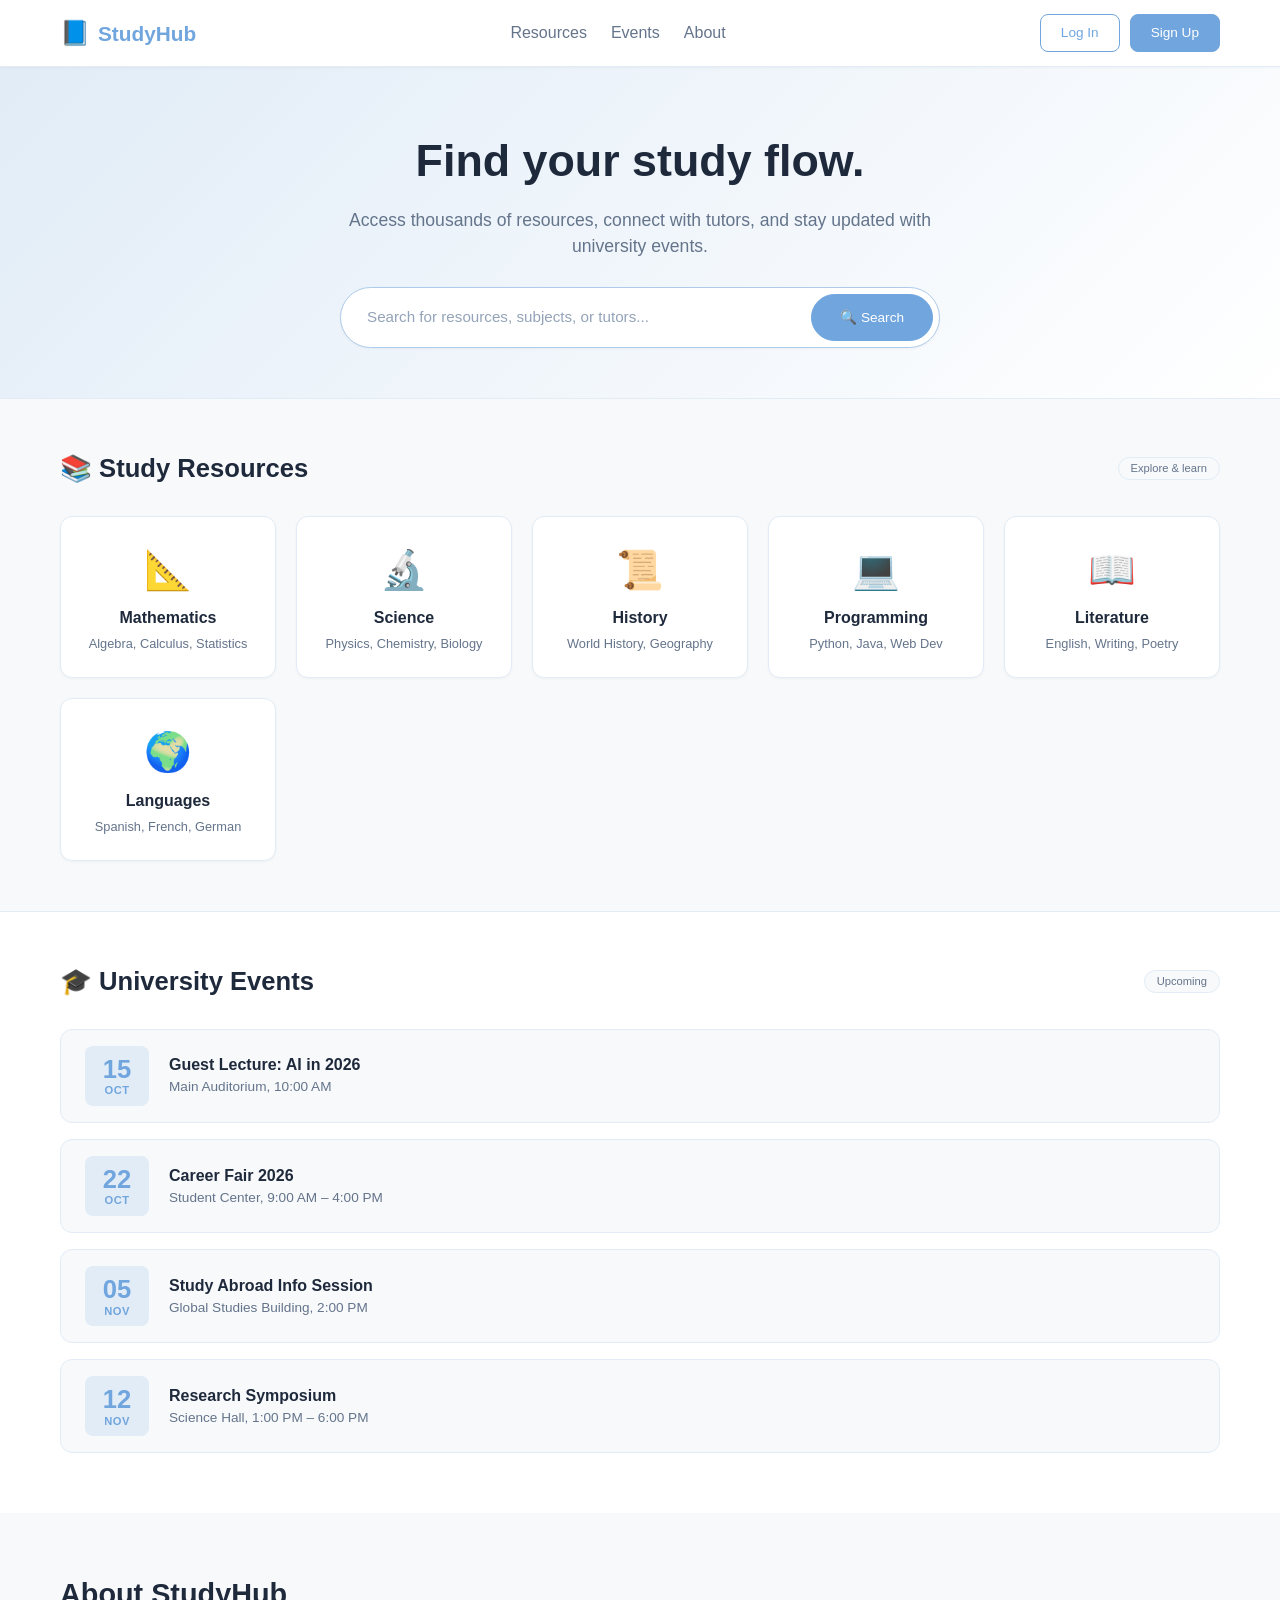
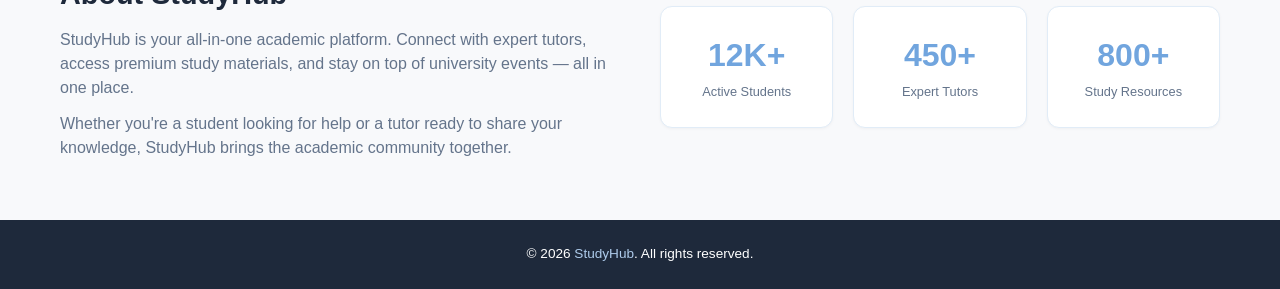
==== index.html @ ff2471ba "update3" ====
<!DOCTYPE html>
<html lang="en">
<head>
    <meta charset="UTF-8" />
    <meta name="viewport" content="width=device-width, initial-scale=1.0" />
    <title>StudyHub · Main Menu</title>
    <link rel="stylesheet" href="index.css" />
</head>
<body>

    <!-- ================================================================
    NAVBAR
    ================================================================ -->
    <nav class="navbar">
        <div class="container">
            <div class="nav-brand">
                <span class="brand-icon">📘</span>
                <span>StudyHub</span>
            </div>
            <button class="nav-toggle" onclick="toggleNav()" aria-label="Toggle navigation">☰</button>
            <div class="nav-links" id="navLinks">
                <a href="#resources">Resources</a>
                <a href="#events">Events</a>
                <a href="#about">About</a>
            </div>
            <div class="nav-actions">
                <button class="btn btn-outline" onclick="showLoginModal()">Log In</button>
                <button class="btn btn-primary" onclick="showLoginModal()">Sign Up</button>
            </div>
        </div>
    </nav>

    <!-- ================================================================
    HERO SECTION
    ================================================================ -->
    <section class="hero">
        <div class="container">
            <h1>Find your study flow.</h1>
            <p>Access thousands of resources, connect with tutors, and stay updated with university events.</p>
            <div class="search-bar">
                <input type="text" id="searchInput" placeholder="Search for resources, subjects, or tutors..." onkeyup="filterResources()" />
                <button class="btn btn-primary" onclick="filterResources()">🔍 Search</button>
            </div>
        </div>
    </section>

    <!-- ================================================================
    RESOURCES SECTION
    ================================================================ -->
    <section id="resources" class="resources">
        <div class="container">
            <div class="section-header">
                <h2>📚 Study Resources</h2>
                <span class="badge">Explore &amp; learn</span>
            </div>
            <div class="resource-grid" id="resourceGrid">
                <div class="resource-card" data-name="math algebra calculus statistics">
                    <span class="icon">📐</span>
                    <h3>Mathematics</h3>
                    <p>Algebra, Calculus, Statistics</p>
                </div>
                <div class="resource-card" data-name="science physics chemistry biology">
                    <span class="icon">🔬</span>
                    <h3>Science</h3>
                    <p>Physics, Chemistry, Biology</p>
                </div>
                <div class="resource-card" data-name="history world geography">
                    <span class="icon">📜</span>
                    <h3>History</h3>
                    <p>World History, Geography</p>
                </div>
                <div class="resource-card" data-name="programming python java web dev">
                    <span class="icon">💻</span>
                    <h3>Programming</h3>
                    <p>Python, Java, Web Dev</p>
                </div>
                <div class="resource-card" data-name="literature english writing poetry">
                    <span class="icon">📖</span>
                    <h3>Literature</h3>
                    <p>English, Writing, Poetry</p>
                </div>
                <div class="resource-card" data-name="languages spanish french german">
                    <span class="icon">🌍</span>
                    <h3>Languages</h3>
                    <p>Spanish, French, German</p>
                </div>
            </div>
        </div>
    </section>

    <!-- ================================================================
    EVENTS SECTION
    ================================================================ -->
    <section id="events" class="events">
        <div class="container">
            <div class="section-header">
                <h2>🎓 University Events</h2>
                <span class="badge">Upcoming</span>
            </div>
            <div class="event-list">
                <div class="event-card">
                    <div class="event-date">
                        <span class="day">15</span>
                        <span class="month">OCT</span>
                    </div>
                    <div class="event-info">
                        <h3>Guest Lecture: AI in 2026</h3>
                        <p>Main Auditorium, 10:00 AM</p>
                    </div>
                </div>
                <div class="event-card">
                    <div class="event-date">
                        <span class="day">22</span>
                        <span class="month">OCT</span>
                    </div>
                    <div class="event-info">
                        <h3>Career Fair 2026</h3>
                        <p>Student Center, 9:00 AM – 4:00 PM</p>
                    </div>
                </div>
                <div class="event-card">
                    <div class="event-date">
                        <span class="day">05</span>
                        <span class="month">NOV</span>
                    </div>
                    <div class="event-info">
                        <h3>Study Abroad Info Session</h3>
                        <p>Global Studies Building, 2:00 PM</p>
                    </div>
                </div>
                <div class="event-card">
                    <div class="event-date">
                        <span class="day">12</span>
                        <span class="month">NOV</span>
                    </div>
                    <div class="event-info">
                        <h3>Research Symposium</h3>
                        <p>Science Hall, 1:00 PM – 6:00 PM</p>
                    </div>
                </div>
            </div>
        </div>
    </section>

    <!-- ================================================================
    ABOUT SECTION
    ================================================================ -->
    <section id="about" class="about">
        <div class="container">
            <div class="about-grid">
                <div>
                    <h2>About StudyHub</h2>
                    <p>StudyHub is your all-in-one academic platform. Connect with expert tutors, access premium study materials, and stay on top of university events — all in one place.</p>
                    <p style="margin-top:12px;">Whether you're a student looking for help or a tutor ready to share your knowledge, StudyHub brings the academic community together.</p>
                </div>
                <div class="about-stats">
                    <div class="stat-item">
                        <span class="stat-number">12K+</span>
                        <span class="stat-label">Active Students</span>
                    </div>
                    <div class="stat-item">
                        <span class="stat-number">450+</span>
                        <span class="stat-label">Expert Tutors</span>
                    </div>
                    <div class="stat-item">
                        <span class="stat-number">800+</span>
                        <span class="stat-label">Study Resources</span>
                    </div>
                </div>
            </div>
        </div>
    </section>

    <!-- ================================================================
    FOOTER
    ================================================================ -->
    <footer class="footer">
        <div class="container">
            <p>&copy; 2026 <a href="#">StudyHub</a>. All rights reserved.</p>
        </div>
    </footer>

    <!-- ================================================================
    MODAL: LOGIN / SIGN UP
    ================================================================ -->
    <div class="modal-overlay" id="loginModal">
        <div class="modal">
            <span class="modal-close" onclick="hideLoginModal()">✕</span>
            <h2>Welcome back</h2>
            <p class="subtitle">Log in or create your account</p>

            <div class="tab-bar">
                <button class="active" onclick="switchAuthTab('login')">Log In</button>
                <button onclick="switchAuthTab('signup')">Sign Up</button>
            </div>

            <!-- Login Form -->
            <div class="auth-form active" id="loginForm">
                <div class="form-group">
                    <label for="loginEmail">Email address</label>
                    <input type="email" id="loginEmail" placeholder="you@studyhub.com" />
                </div>
                <div class="form-group">
                    <label for="loginPassword">Password</label>
                    <input type="password" id="loginPassword" placeholder="••••••••" />
                </div>
                <button class="btn btn-primary btn-block" onclick="handleLogin()">Log In</button>
                <p class="auth-footer">
                    Don't have an account? <a onclick="switchAuthTab('signup')">Sign up</a>
                </p>
            </div>

            <!-- Sign Up Form -->
            <div class="auth-form" id="signupForm">
                <div class="form-group">
                    <label for="signupName">Full name</label>
                    <input type="text" id="signupName" placeholder="Jane Doe" />
                </div>
                <div class="form-group">
                    <label for="signupEmail">Email address</label>
                    <input type="email" id="signupEmail" placeholder="you@studyhub.com" />
                </div>
                <div class="form-group">
                    <label for="signupPassword">Password</label>
                    <input type="password" id="signupPassword" placeholder="••••••••" />
                </div>
                <button class="btn btn-primary btn-block" onclick="handleLogin()">Create Account</button>
                <p class="auth-footer">
                    Already have an account? <a onclick="switchAuthTab('login')">Log in</a>
                </p>
            </div>
        </div>
    </div>

    <!-- ================================================================
    MODAL: ROLE SELECTION (POST-LOGIN)
    ================================================================ -->
    <div class="modal-overlay" id="roleModal">
        <div class="modal">
            <span class="modal-close" onclick="hideRoleModal()">✕</span>
            <h2>Choose your role</h2>
            <p class="subtitle">Select how you'll use StudyHub</p>
            <div class="role-grid">
                <div class="role-card" onclick="selectRole('tutor')">
                    <span class="role-icon">👨‍🏫</span>
                    <div class="role-name">Tutor</div>
                    <div class="role-desc">Manage sessions &amp; students</div>
                </div>
                <div class="role-card" onclick="selectRole('student')">
                    <span class="role-icon">👨‍🎓</span>
                    <div class="role-name">Student</div>
                    <div class="role-desc">Access resources &amp; book tutors</div>
                </div>
                <div class="role-card" onclick="selectRole('sysadmin')">
                    <span class="role-icon">⚙️</span>
                    <div class="role-name">System Admin</div>
                    <div class="role-desc">Manage platform &amp; users</div>
                </div>
            </div>
        </div>
    </div>

    <!-- ================================================================
    TOAST
    ================================================================ -->
    <div class="toast" id="toast"></div>

    <!-- ================================================================
    JAVASCRIPT
    ================================================================ -->
    <script>
        // ================================================================
        // NAVBAR TOGGLE (mobile)
        // ================================================================
        function toggleNav() {
            document.getElementById('navLinks').classList.toggle('open');
        }

        // ================================================================
        // MODAL CONTROLS
        // ================================================================
        function showLoginModal() {
            document.getElementById('loginModal').classList.add('open');
            switchAuthTab('login');
        }

        function hideLoginModal() {
            document.getElementById('loginModal').classList.remove('open');
        }

        function showRoleModal() {
            document.getElementById('roleModal').classList.add('open');
        }

        function hideRoleModal() {
            document.getElementById('roleModal').classList.remove('open');
        }

        // ================================================================
        // AUTH TABS
        // ================================================================
        function switchAuthTab(tab) {
            const loginForm = document.getElementById('loginForm');
            const signupForm = document.getElementById('signupForm');
            const tabs = document.querySelectorAll('.tab-bar button');

            if (tab === 'login') {
                loginForm.classList.add('active');
                signupForm.classList.remove('active');
                tabs[0].classList.add('active');
                tabs[1].classList.remove('active');
            } else {
                loginForm.classList.remove('active');
                signupForm.classList.add('active');
                tabs[0].classList.remove('active');
                tabs[1].classList.add('active');
            }
        }

        // ================================================================
        // LOGIN / SIGNUP HANDLER
        // ================================================================
        function handleLogin() {
            hideLoginModal();
            showRoleModal();
            showToast('✅ Logged in successfully!');
        }

        // ================================================================
        // ROLE SELECTION
        // ================================================================
        function selectRole(role) {
            hideRoleModal();
            if (role === 'tutor') {
                showToast('👨‍🏫 Redirecting to Tutor Dashboard...');
                setTimeout(() => {
                    window.location.href = 'dashboard.html';
                }, 800);
            } else if (role === 'student') {
                showToast('👨‍🎓 Student dashboard coming soon!');
            } else if (role === 'sysadmin') {
                showToast('⚙️ System Admin panel coming soon!');
            }
        }

        // ================================================================
        // SEARCH / FILTER RESOURCES
        // ================================================================
        function filterResources() {
            const input = document.getElementById('searchInput');
            const query = input.value.toLowerCase().trim();
            const cards = document.querySelectorAll('.resource-card');

            cards.forEach(card => {
                const name = card.getAttribute('data-name');
                const text = card.textContent.toLowerCase();
                if (query === '' || name.includes(query) || text.includes(query)) {
                    card.classList.remove('hidden');
                } else {
                    card.classList.add('hidden');
                }
            });
        }

        // ================================================================
        // TOAST
        // ================================================================
        function showToast(msg) {
            const el = document.getElementById('toast');
            el.textContent = msg;
            el.classList.add('show');
            clearTimeout(el._t);
            el._t = setTimeout(() => el.classList.remove('show'), 3000);
        }

        // ================================================================
        // CLOSE MODALS ON OVERLAY CLICK
        // ================================================================
        document.getElementById('loginModal').addEventListener('click', function(e) {
            if (e.target === this) hideLoginModal();
        });
        document.getElementById('roleModal').addEventListener('click', function(e) {
            if (e.target === this) hideRoleModal();
        });

        // ================================================================
        // KEYBOARD SHORTCUT: ESC to close modals
        // ================================================================
        document.addEventListener('keydown', function(e) {
            if (e.key === 'Escape') {
                hideLoginModal();
                hideRoleModal();
            }
        });

        // ================================================================
        // INIT: Hide modals on load
        // ================================================================
        document.addEventListener('DOMContentLoaded', function() {
            document.getElementById('loginModal').classList.remove('open');
            document.getElementById('roleModal').classList.remove('open');
        });
    </script>

</body>
</html>
---- index.css ----
/* ===== ROOT / PALETTE ===== */
:root {
    --bg: #f8f9fb;
    --white: #ffffff;
    --blue-100: #e1ecf7;
    --blue-300: #aecbeb;
    --blue-400: #83b0e1;
    --blue-500: #71a5de;
    --green-100: #e9f5db;
    --green-200: #cfe1b9;
    --green-300: #b5c99a;
    --green-400: #97a97c;
    --green-500: #87986a;
    --green-600: #718355;

    --text-primary: #1e293b;
    --text-secondary: #64748b;
    --text-light: #94a3b8;

    --shadow-sm: 0 1px 3px rgba(0, 0, 0, 0.04);
    --shadow-md: 0 4px 16px rgba(0, 0, 0, 0.06);
    --shadow-lg: 0 12px 40px rgba(0, 0, 0, 0.10);
    --radius: 12px;
    --radius-sm: 8px;
    --transition: 0.2s ease;
}

/* ===== RESET ===== */
* {
    margin: 0;
    padding: 0;
    box-sizing: border-box;
}

body {
    font-family: -apple-system, BlinkMacSystemFont, "Segoe UI", Roboto, Helvetica, Arial, sans-serif;
    background: var(--bg);
    color: var(--text-primary);
    line-height: 1.5;
    -webkit-font-smoothing: antialiased;
}

button {
    cursor: pointer;
    font: inherit;
    border: none;
    background: none;
}

input {
    font: inherit;
    font-size: 0.9rem;
}

a {
    text-decoration: none;
    color: inherit;
}

.container {
    max-width: 1200px;
    margin: 0 auto;
    padding: 0 20px;
}

/* ===== BUTTONS ===== */
.btn {
    padding: 8px 20px;
    border-radius: var(--radius-sm);
    font-weight: 500;
    font-size: 0.85rem;
    border: 1px solid var(--blue-300);
    background: var(--white);
    color: var(--text-primary);
    transition: var(--transition);
}

.btn:hover {
    background: var(--blue-100);
}

.btn-primary {
    background: var(--blue-500);
    border-color: var(--blue-500);
    color: #fff;
}

.btn-primary:hover {
    background: var(--blue-400);
    border-color: var(--blue-400);
    box-shadow: 0 2px 10px rgba(113, 165, 222, 0.3);
}

.btn-outline {
    border-color: var(--blue-500);
    color: var(--blue-500);
}

.btn-outline:hover {
    background: var(--blue-100);
}

.btn-sm {
    padding: 4px 14px;
    font-size: 0.8rem;
}

.btn-block {
    width: 100%;
    padding: 12px;
    font-size: 0.95rem;
    border-radius: var(--radius-sm);
}

/* ================================================================
   NAVBAR
   ================================================================ */
.navbar {
    background: var(--white);
    border-bottom: 1px solid var(--blue-100);
    padding: 14px 0;
    position: sticky;
    top: 0;
    z-index: 100;
    box-shadow: var(--shadow-sm);
}

.navbar .container {
    display: flex;
    justify-content: space-between;
    align-items: center;
    flex-wrap: wrap;
    gap: 12px;
}

.nav-brand {
    display: flex;
    align-items: center;
    gap: 8px;
    font-weight: 700;
    font-size: 1.3rem;
    color: var(--blue-500);
}

.nav-brand .brand-icon {
    font-size: 1.5rem;
}

.nav-links {
    display: flex;
    gap: 24px;
    font-weight: 500;
    color: var(--text-secondary);
}

.nav-links a:hover {
    color: var(--blue-500);
}

.nav-actions {
    display: flex;
    gap: 10px;
}

.nav-toggle {
    display: none;
    font-size: 1.5rem;
    color: var(--text-primary);
}

@media (max-width: 768px) {
    .nav-links {
        display: none;
        width: 100%;
        flex-direction: column;
        gap: 8px;
        padding: 12px 0;
        border-top: 1px solid var(--blue-100);
    }

    .nav-links.open {
        display: flex;
    }

    .nav-toggle {
        display: block;
    }

    .nav-actions {
        margin-left: auto;
    }
}

/* ================================================================
   HERO SECTION
   ================================================================ */
.hero {
    padding: 60px 0 50px;
    text-align: center;
    background: linear-gradient(135deg, var(--blue-100) 0%, var(--white) 100%);
    border-bottom: 1px solid var(--blue-100);
}

.hero h1 {
    font-size: 2.8rem;
    font-weight: 700;
    color: var(--text-primary);
    margin-bottom: 12px;
}

.hero p {
    font-size: 1.1rem;
    color: var(--text-secondary);
    max-width: 600px;
    margin: 0 auto 28px;
}

.search-bar {
    display: flex;
    max-width: 600px;
    margin: 0 auto;
    gap: 10px;
    background: var(--white);
    padding: 6px;
    border-radius: 50px;
    border: 1px solid var(--blue-300);
    box-shadow: var(--shadow-sm);
}

.search-bar input {
    flex: 1;
    padding: 12px 20px;
    border: none;
    border-radius: 50px;
    outline: none;
    background: transparent;
    font-size: 0.95rem;
}

.search-bar input::placeholder {
    color: var(--text-light);
}

.search-bar .btn {
    border-radius: 50px;
    padding: 12px 28px;
}

@media (max-width: 480px) {
    .hero h1 {
        font-size: 2rem;
    }

    .search-bar {
        flex-direction: column;
        border-radius: var(--radius);
        background: transparent;
        border: none;
        box-shadow: none;
        gap: 10px;
    }

    .search-bar input {
        background: var(--white);
        border: 1px solid var(--blue-300);
        border-radius: var(--radius-sm);
    }

    .search-bar .btn {
        border-radius: var(--radius-sm);
    }
}

/* ================================================================
   RESOURCES SECTION
   ================================================================ */
.resources {
    padding: 50px 0;
}

.section-header {
    display: flex;
    justify-content: space-between;
    align-items: center;
    flex-wrap: wrap;
    gap: 12px;
    margin-bottom: 28px;
}

.section-header h2 {
    font-size: 1.6rem;
    font-weight: 700;
}

.badge {
    font-size: 0.7rem;
    font-weight: 500;
    color: var(--text-secondary);
    background: var(--bg);
    padding: 2px 12px;
    border-radius: 20px;
    border: 1px solid var(--blue-100);
}

.resource-grid {
    display: grid;
    grid-template-columns: repeat(auto-fill, minmax(180px, 1fr));
    gap: 20px;
}

.resource-card {
    background: var(--white);
    border: 1px solid var(--blue-100);
    border-radius: var(--radius);
    padding: 24px 16px;
    text-align: center;
    transition: var(--transition);
    box-shadow: var(--shadow-sm);
}

.resource-card:hover {
    border-color: var(--blue-500);
    box-shadow: var(--shadow-md);
    transform: translateY(-4px);
}

.resource-card .icon {
    font-size: 2.4rem;
    display: block;
    margin-bottom: 8px;
}

.resource-card h3 {
    font-size: 1rem;
    font-weight: 600;
    color: var(--text-primary);
}

.resource-card p {
    font-size: 0.8rem;
    color: var(--text-secondary);
    margin-top: 4px;
}

.resource-card.hidden {
    display: none;
}

/* ================================================================
   EVENTS SECTION
   ================================================================ */
.events {
    padding: 50px 0 60px;
    background: var(--white);
    border-top: 1px solid var(--blue-100);
}

.event-list {
    display: flex;
    flex-direction: column;
    gap: 16px;
}

.event-card {
    display: flex;
    align-items: center;
    gap: 20px;
    background: var(--bg);
    border: 1px solid var(--blue-100);
    border-radius: var(--radius);
    padding: 16px 24px;
    transition: var(--transition);
}

.event-card:hover {
    border-color: var(--blue-500);
    box-shadow: var(--shadow-sm);
}

.event-date {
    display: flex;
    flex-direction: column;
    align-items: center;
    justify-content: center;
    background: var(--blue-100);
    border-radius: var(--radius-sm);
    padding: 8px 16px;
    min-width: 64px;
    color: var(--blue-500);
    font-weight: 700;
    line-height: 1.2;
}

.event-date .day {
    font-size: 1.6rem;
}
.event-date .month {
    font-size: 0.7rem;
    text-transform: uppercase;
    letter-spacing: 0.04em;
}

.event-info h3 {
    font-size: 1rem;
    font-weight: 600;
    color: var(--text-primary);
}

.event-info p {
    font-size: 0.85rem;
    color: var(--text-secondary);
}

@media (max-width: 480px) {
    .event-card {
        flex-direction: column;
        align-items: flex-start;
        gap: 10px;
        padding: 16px;
    }
    .event-date {
        flex-direction: row;
        gap: 8px;
        padding: 6px 14px;
    }
    .event-date .day {
        font-size: 1.2rem;
    }
}

/* ================================================================
   ABOUT SECTION
   ================================================================ */
.about {
    padding: 60px 0;
    background: var(--bg);
}

.about-grid {
    display: grid;
    grid-template-columns: 1fr 1fr;
    gap: 40px;
    align-items: center;
}

.about h2 {
    font-size: 1.8rem;
    font-weight: 700;
    margin-bottom: 12px;
}

.about p {
    color: var(--text-secondary);
    font-size: 1rem;
}

.about-stats {
    display: grid;
    grid-template-columns: 1fr 1fr 1fr;
    gap: 20px;
}

.stat-item {
    background: var(--white);
    border: 1px solid var(--blue-100);
    border-radius: var(--radius);
    padding: 24px 16px;
    text-align: center;
    box-shadow: var(--shadow-sm);
}

.stat-item .stat-number {
    font-size: 2rem;
    font-weight: 700;
    color: var(--blue-500);
    display: block;
}

.stat-item .stat-label {
    font-size: 0.8rem;
    color: var(--text-secondary);
}

@media (max-width: 768px) {
    .about-grid {
        grid-template-columns: 1fr;
    }
    .about-stats {
        grid-template-columns: 1fr 1fr 1fr;
    }
}

@media (max-width: 480px) {
    .about-stats {
        grid-template-columns: 1fr;
    }
}

/* ================================================================
   FOOTER
   ================================================================ */
.footer {
    background: var(--text-primary);
    color: var(--white);
    padding: 24px 0;
    text-align: center;
    font-size: 0.85rem;
}

.footer a {
    color: var(--blue-300);
}

.footer a:hover {
    color: var(--white);
}

/* ================================================================
   MODALS
   ================================================================ */
.modal-overlay {
    position: fixed;
    top: 0;
    left: 0;
    width: 100%;
    height: 100%;
    background: rgba(0, 0, 0, 0.4);
    backdrop-filter: blur(4px);
    display: none;
    align-items: center;
    justify-content: center;
    z-index: 1000;
    padding: 20px;
}

.modal-overlay.open {
    display: flex;
}

.modal {
    background: var(--white);
    border-radius: var(--radius);
    max-width: 440px;
    width: 100%;
    padding: 32px 28px;
    box-shadow: var(--shadow-lg);
    position: relative;
    animation: modalFadeIn 0.25s ease;
}

@keyframes modalFadeIn {
    from {
        opacity: 0;
        transform: scale(0.95) translateY(10px);
    }
    to {
        opacity: 1;
        transform: scale(1) translateY(0);
    }
}

.modal-close {
    position: absolute;
    top: 12px;
    right: 16px;
    font-size: 1.4rem;
    color: var(--text-light);
    cursor: pointer;
    transition: var(--transition);
}

.modal-close:hover {
    color: var(--text-primary);
}

.modal h2 {
    font-size: 1.4rem;
    font-weight: 700;
    margin-bottom: 4px;
}

.modal .subtitle {
    color: var(--text-secondary);
    font-size: 0.9rem;
    margin-bottom: 20px;
}

.modal .form-group {
    margin-bottom: 16px;
}

.modal label {
    display: block;
    font-size: 0.8rem;
    font-weight: 500;
    color: var(--text-secondary);
    margin-bottom: 4px;
}

.modal input {
    width: 100%;
    padding: 10px 14px;
    border: 1px solid var(--blue-100);
    border-radius: var(--radius-sm);
    background: var(--white);
    color: var(--text-primary);
    transition: var(--transition);
}

.modal input:focus {
    outline: none;
    border-color: var(--blue-500);
    box-shadow: 0 0 0 3px rgba(113, 165, 222, 0.12);
}

.modal .tab-bar {
    display: flex;
    gap: 8px;
    margin-bottom: 20px;
    border-bottom: 1px solid var(--blue-100);
    padding-bottom: 8px;
}

.modal .tab-bar button {
    padding: 6px 16px;
    border-radius: 20px;
    font-weight: 500;
    font-size: 0.85rem;
    color: var(--text-secondary);
    transition: var(--transition);
}

.modal .tab-bar button.active {
    background: var(--blue-500);
    color: #fff;
}

.modal .tab-bar button:hover:not(.active) {
    background: var(--blue-100);
}

.modal .auth-form {
    display: none;
}

.modal .auth-form.active {
    display: block;
}

.modal .auth-footer {
    text-align: center;
    font-size: 0.8rem;
    color: var(--text-secondary);
    margin-top: 16px;
}

.modal .auth-footer a {
    color: var(--blue-500);
    font-weight: 500;
    cursor: pointer;
}

/* ===== ROLE SELECTION MODAL ===== */
.role-grid {
    display: grid;
    grid-template-columns: 1fr 1fr 1fr;
    gap: 12px;
    margin-top: 16px;
}

.role-card {
    border: 2px solid var(--blue-100);
    border-radius: var(--radius-sm);
    padding: 20px 12px;
    text-align: center;
    cursor: pointer;
    transition: var(--transition);
    background: var(--white);
}

.role-card:hover {
    border-color: var(--blue-500);
    background: var(--blue-100);
    transform: translateY(-2px);
}

.role-card .role-icon {
    font-size: 2rem;
    display: block;
    margin-bottom: 6px;
}

.role-card .role-name {
    font-weight: 600;
    font-size: 0.9rem;
    color: var(--text-primary);
}

.role-card .role-desc {
    font-size: 0.7rem;
    color: var(--text-secondary);
}

@media (max-width: 480px) {
    .role-grid {
        grid-template-columns: 1fr;
    }
}

/* ================================================================
   TOAST
   ================================================================ */
.toast {
    position: fixed;
    bottom: 24px;
    right: 24px;
    background: var(--text-primary);
    color: #fff;
    padding: 12px 24px;
    border-radius: var(--radius-sm);
    font-size: 0.9rem;
    box-shadow: var(--shadow-lg);
    transform: translateY(80px);
    opacity: 0;
    transition: all 0.35s ease;
    z-index: 9999;
    max-width: 360px;
}

.toast.show {
    transform: translateY(0);
    opacity: 1;
}
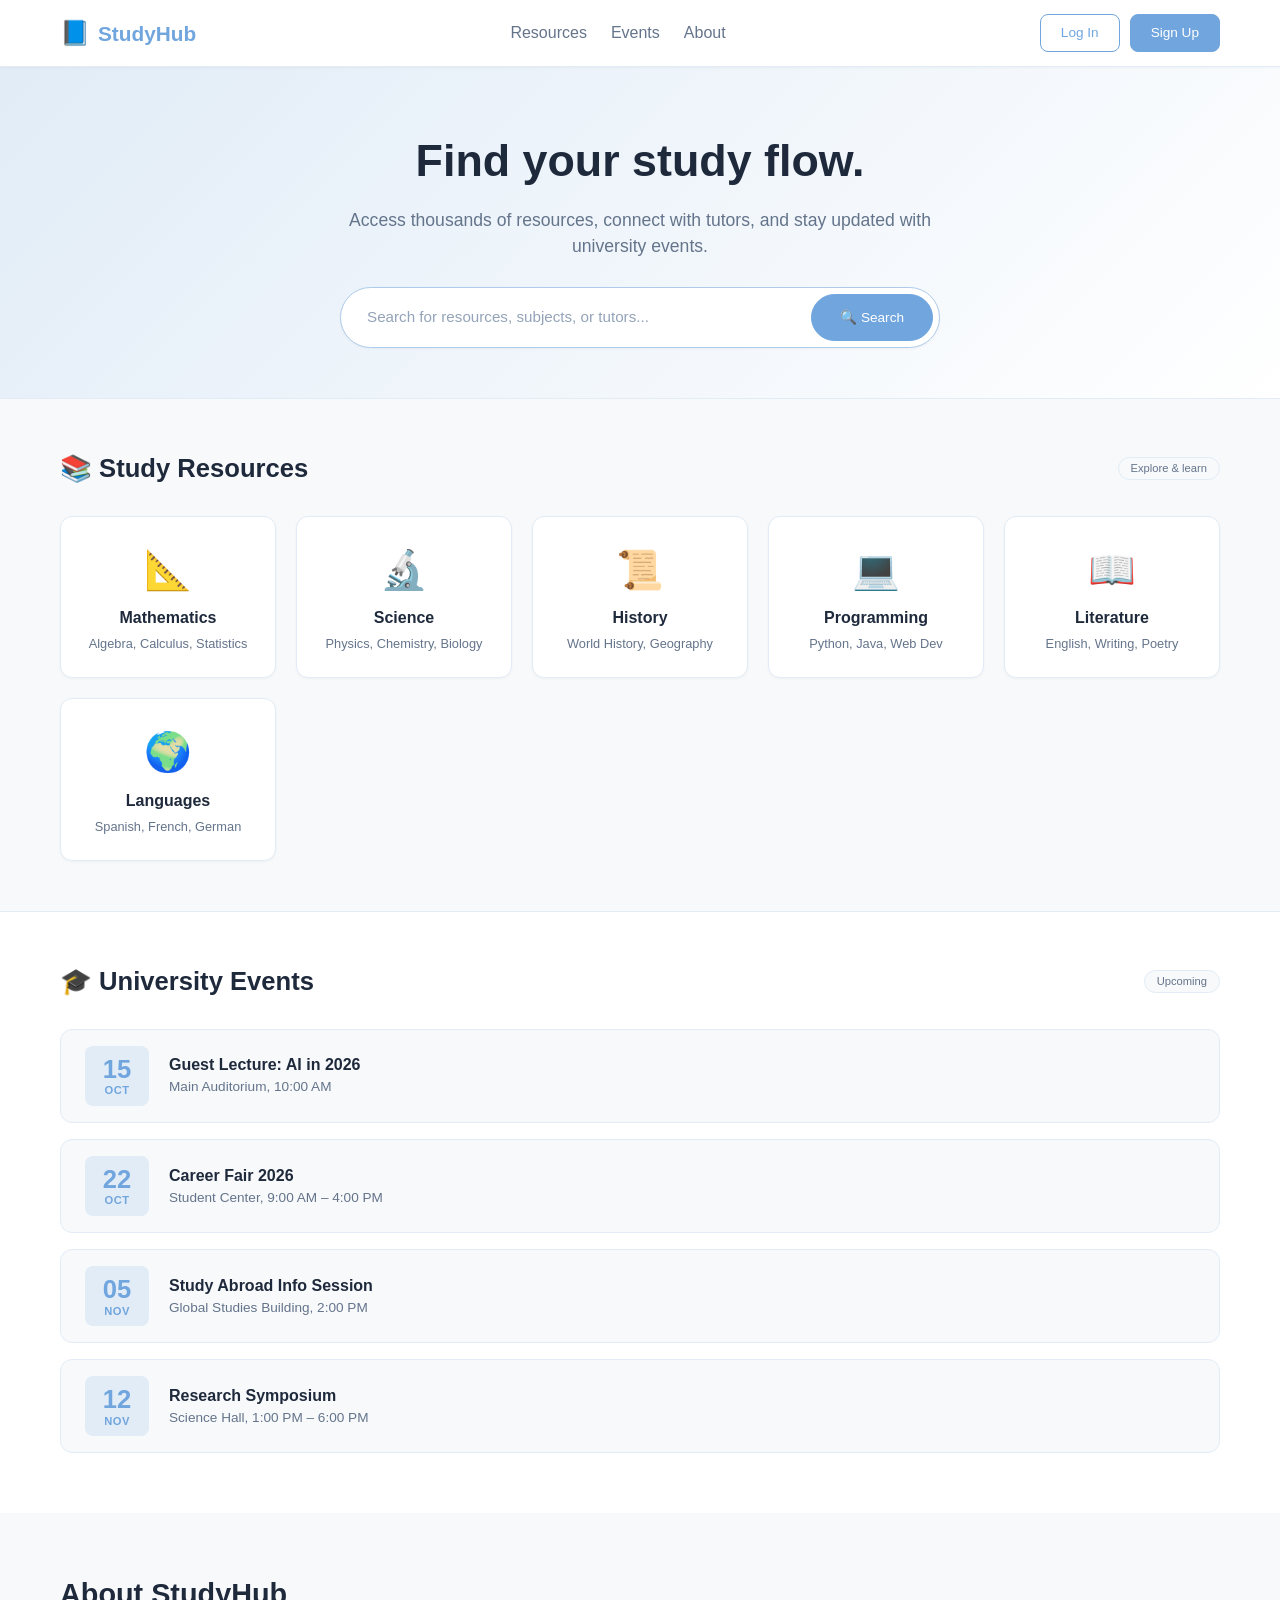
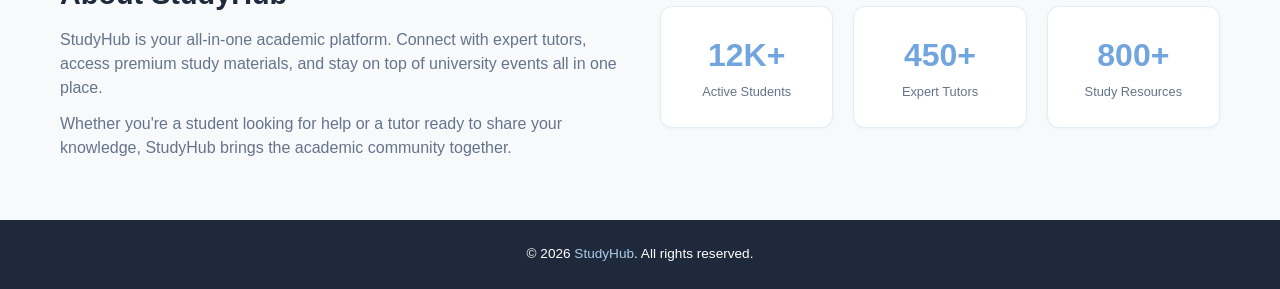
==== commit 32d2faa5: "update7" ====
--- a/index.html
+++ b/index.html
@@ -150,7 +150,7 @@
             <div class="about-grid">
                 <div>
                     <h2>About StudyHub</h2>
-                    <p>StudyHub is your all-in-one academic platform. Connect with expert tutors, access premium study materials, and stay on top of university events — all in one place.</p>
+                    <p>StudyHub is your all-in-one academic platform. Connect with expert tutors, access premium study materials, and stay on top of university events all in one place.</p>
                     <p style="margin-top:12px;">Whether you're a student looking for help or a tutor ready to share your knowledge, StudyHub brings the academic community together.</p>
                 </div>
                 <div class="about-stats">
@@ -181,7 +181,7 @@
     </footer>
 
     <!-- ================================================================
-    MODAL: LOGIN / SIGN UP
+    LOGIN / SIGN UP
     ================================================================ -->
     <div class="modal-overlay" id="loginModal">
         <div class="modal">
@@ -233,7 +233,7 @@
     </div>
 
     <!-- ================================================================
-    MODAL: ROLE SELECTION (POST-LOGIN)
+    ROLE SELECTION (POST-LOGIN)
     ================================================================ -->
     <div class="modal-overlay" id="roleModal">
         <div class="modal">
@@ -269,16 +269,12 @@
     JAVASCRIPT
     ================================================================ -->
     <script>
-        // ================================================================
-        // NAVBAR TOGGLE (mobile)
-        // ================================================================
+   
         function toggleNav() {
             document.getElementById('navLinks').classList.toggle('open');
         }
 
-        // ================================================================
-        // MODAL CONTROLS
-        // ================================================================
+       
         function showLoginModal() {
             document.getElementById('loginModal').classList.add('open');
             switchAuthTab('login');
@@ -373,9 +369,7 @@
             el._t = setTimeout(() => el.classList.remove('show'), 3000);
         }
 
-        // ================================================================
-        // CLOSE MODALS ON OVERLAY CLICK
-        // ================================================================
+       
         document.getElementById('loginModal').addEventListener('click', function(e) {
             if (e.target === this) hideLoginModal();
         });
@@ -383,9 +377,7 @@
             if (e.target === this) hideRoleModal();
         });
 
-        // ================================================================
-        // KEYBOARD SHORTCUT: ESC to close modals
-        // ================================================================
+      
         document.addEventListener('keydown', function(e) {
             if (e.key === 'Escape') {
                 hideLoginModal();
@@ -393,9 +385,7 @@
             }
         });
 
-        // ================================================================
-        // INIT: Hide modals on load
-        // ================================================================
+     
         document.addEventListener('DOMContentLoaded', function() {
             document.getElementById('loginModal').classList.remove('open');
             document.getElementById('roleModal').classList.remove('open');
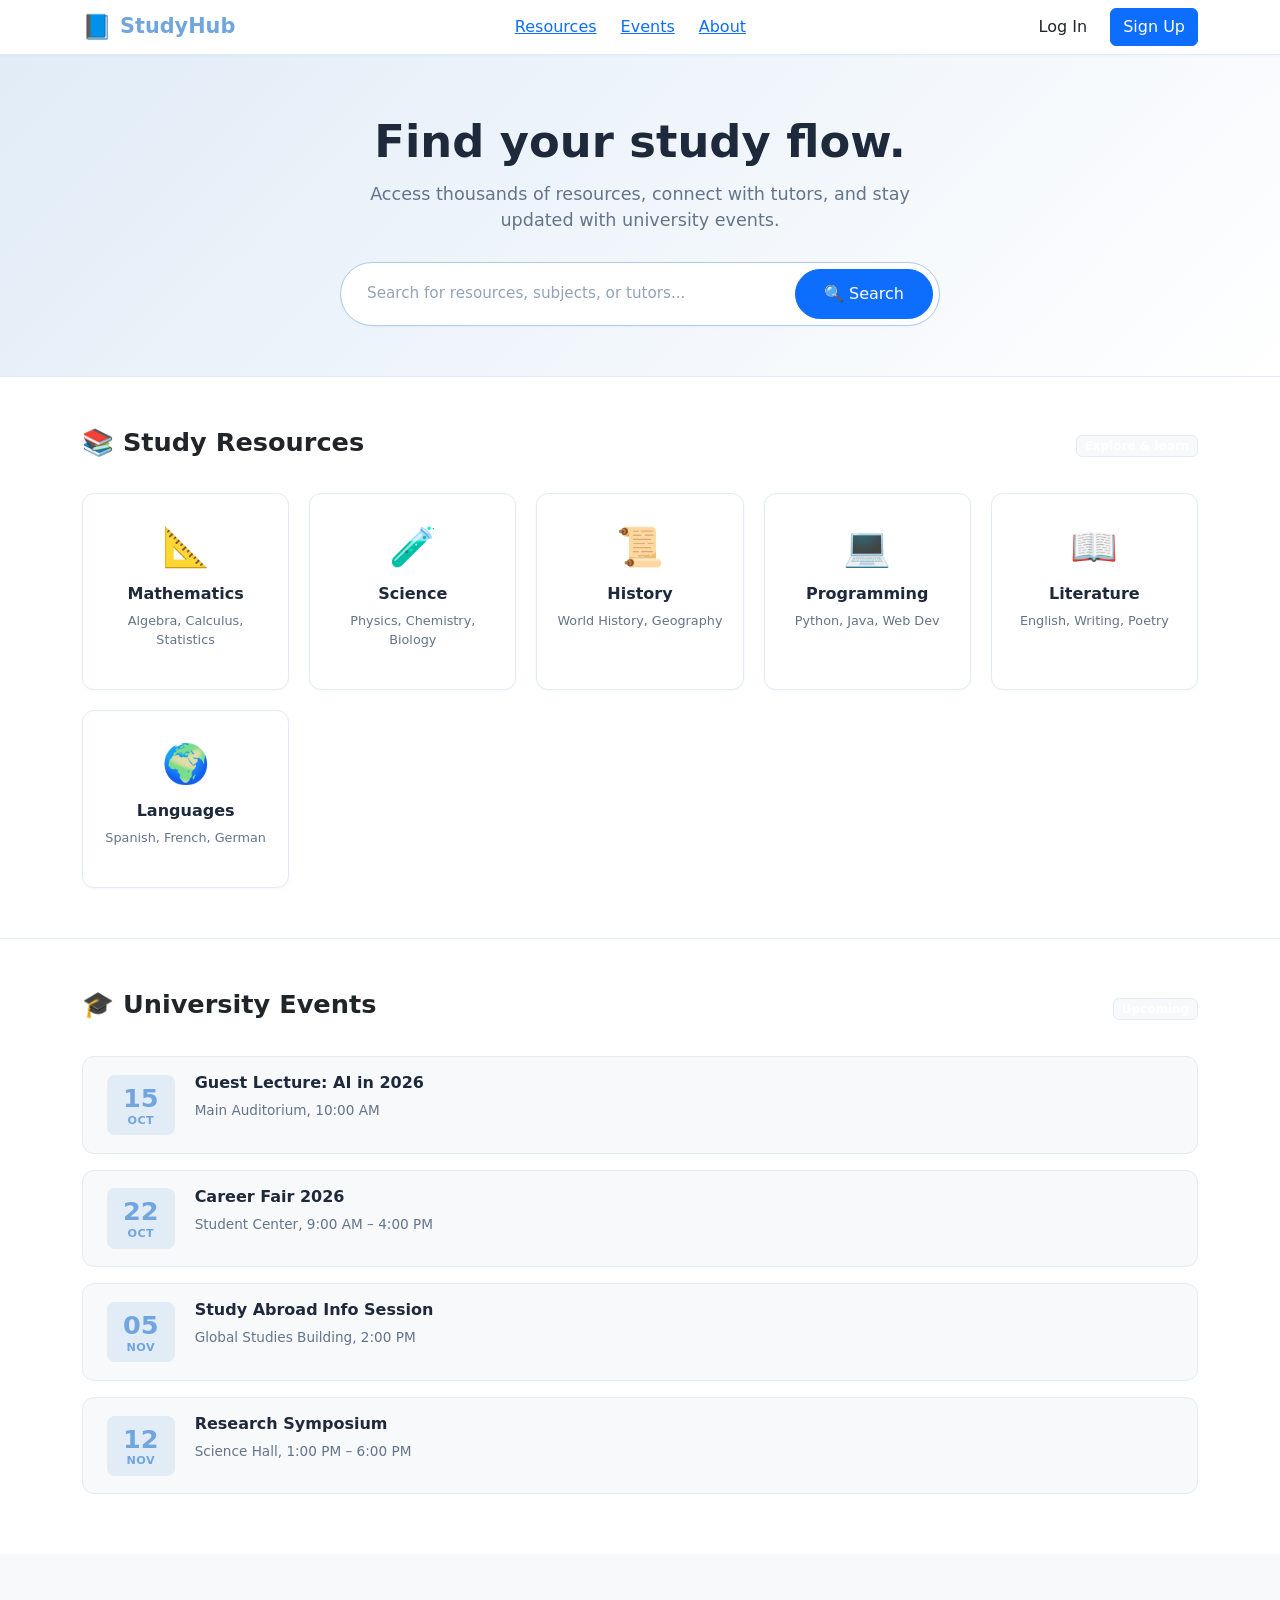
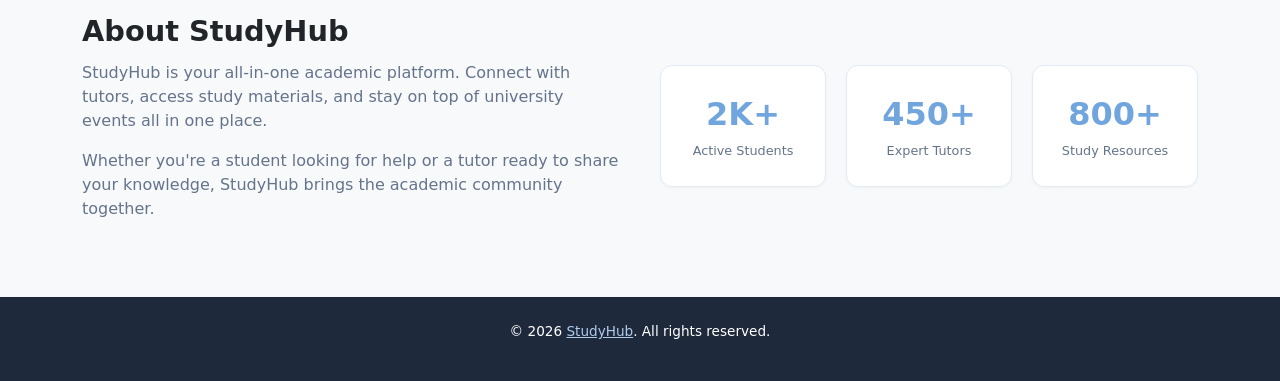
==== commit 5ba095b9: "update 8" ====
--- a/index.html
+++ b/index.html
@@ -5,6 +5,15 @@
     <meta name="viewport" content="width=device-width, initial-scale=1.0" />
     <title>StudyHub · Main Menu</title>
     <link rel="stylesheet" href="index.css" />
+
+      <!-- Bootstrap 5 CSS -->
+    <link href="https://cdn.jsdelivr.net/npm/bootstrap@5.3.8/dist/css/bootstrap.min.css" rel="stylesheet"
+    integrity="sha384-sRIl4kxILFvY47J16cr9ZwB07vP4J8+LH7qKQnuqkuIAvNWLzeN8tE5YBujZqJLB" crossorigin="anonymous" />
+
+    <!-- Font Awesome -->
+    <link rel="stylesheet" href="https://cdnjs.cloudflare.com/ajax/libs/font-awesome/6.5.0/css/all.min.css" />
+
+
 </head>
 <body>
 
@@ -60,8 +69,8 @@
                     <p>Algebra, Calculus, Statistics</p>
                 </div>
                 <div class="resource-card" data-name="science physics chemistry biology">
-                    <span class="icon">🔬</span>
-                    <h3>Science</h3>
+                <span class="icon">🧪</span>
+                  <h3>Science</h3>
                     <p>Physics, Chemistry, Biology</p>
                 </div>
                 <div class="resource-card" data-name="history world geography">
@@ -150,12 +159,12 @@
             <div class="about-grid">
                 <div>
                     <h2>About StudyHub</h2>
-                    <p>StudyHub is your all-in-one academic platform. Connect with expert tutors, access premium study materials, and stay on top of university events all in one place.</p>
+                    <p>StudyHub is your all-in-one academic platform. Connect with tutors, access study materials, and stay on top of university events all in one place.</p>
                     <p style="margin-top:12px;">Whether you're a student looking for help or a tutor ready to share your knowledge, StudyHub brings the academic community together.</p>
                 </div>
                 <div class="about-stats">
                     <div class="stat-item">
-                        <span class="stat-number">12K+</span>
+                        <span class="stat-number">2K+</span>
                         <span class="stat-label">Active Students</span>
                     </div>
                     <div class="stat-item">
